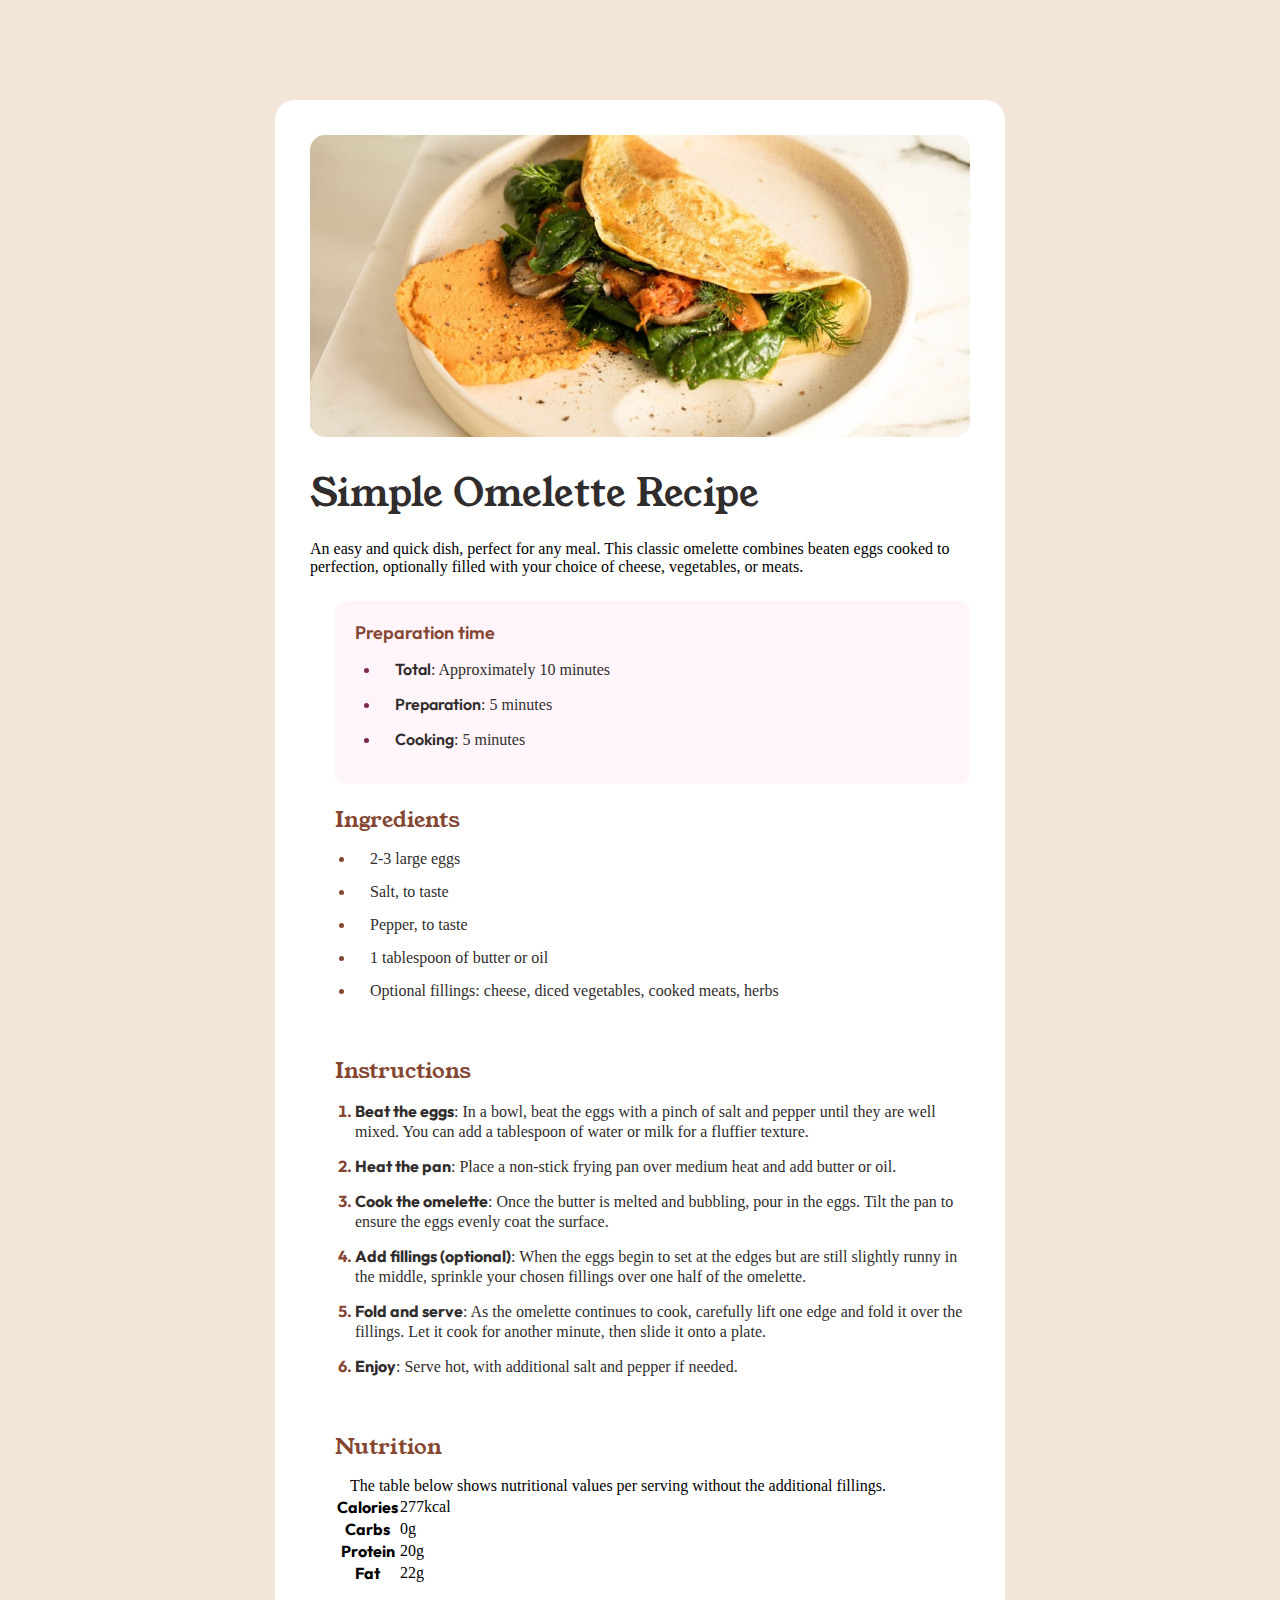
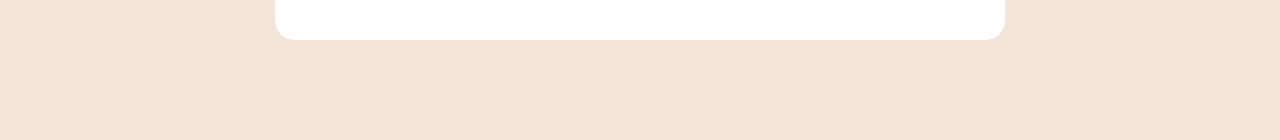
==== index.html @ 3357e749 "Last coded: Instruction Section, Not yet responsive" ====
<!DOCTYPE html>
<html lang="en">
<head>
  <meta charset="UTF-8">
  <meta name="viewport" content="width=device-width, initial-scale=1.0">

  <link rel="icon" type="image/png" sizes="32x32" href="./assets/images/favicon-32x32.png">
  <link rel="stylesheet" href="styles.css">
  <link href="https://fonts.googleapis.com/css2?family=Outfit:wght@400;600;700&family=Young+Serif&display=swap" rel="stylesheet">
  
  <title>Frontend Mentor | Recipe page</title>

  <style>
    .attribution { font-size: 11px; text-align: center; display: none; }
    .attribution a { color: hsl(228, 45%, 44%); }
  </style>
</head>
<body>
  <main>
    <article>
      <figure>
        <img src="assets/images/image-omelette.jpeg" alt="an omelette">
      </figure>

      <h1>Simple Omelette Recipe</h1>

      <p>An easy and quick dish, perfect for any meal. This classic omelette combines beaten eggs cooked to perfection, optionally filled with your choice of cheese, vegetables, or meats.</p>
      
      <!--Preparation-->
      <section class="preparation">
        <h2>Preparation time</h2>

        <ul>
          <li><span>Total</span><span class="time">: Approximately 10 minutes</span></li>
          <li><span>Preparation</span><span class="time">: 5 minutes</span></li>
          <li><span>Cooking</span><span class="time">: 5 minutes</span></li>
        </ul>
      </section>

      <!--Ingredients-->
      <section class="ingredients">
        <h2>Ingredients</h2>

        <ul>
          <li><span>2-3 large eggs</span></li>
          <li><span>Salt, to taste</span></li>
          <li><span>Pepper, to taste</span></li>
          <li><span>1 tablespoon of butter or oil</span></li>
          <li><span>Optional fillings: cheese, diced vegetables, cooked meats, herbs</span></li>
        </ul>
      </section>
      
      <!--Instructions-->
      <section class="instructions">
        <h2>Instructions</h2>

        <ol>
          <li><span>Beat the eggs</span><span class="list-instructions">: In a bowl, beat the eggs with a pinch of salt and pepper until they are well mixed. You can add a tablespoon of water or milk for a fluffier texture.</span></li>
          <li><span>Heat the pan</span><span class="list-instructions">: Place a non-stick frying pan over medium heat and add butter or oil.</span></li>
          <li><span>Cook the omelette</span><span class="list-instructions">: Once the butter is melted and bubbling, pour in the eggs. Tilt the pan to ensure the eggs evenly coat the surface.</span></li>
          <li><span>Add fillings (optional)</span><span class="list-instructions">: When the eggs begin to set at the edges but are still slightly runny in the middle, sprinkle your chosen fillings over one half of the omelette.</span></li>
          <li><span>Fold and serve</span><span class="list-instructions">: As the omelette continues to cook, carefully lift one edge and fold it over the fillings. Let it cook for another minute, then slide it onto a plate.</span></li>
          <li><span>Enjoy</span><span class="list-instructions">: Serve hot, with additional salt and pepper if needed.</span></li>
        </ol>
      </section>
      
      <!--Nutrition-->
      <section class="nutrition">
        <h2>Nutrition</h2>

        <p>The table below shows nutritional values per serving without the additional fillings.</p>

        <table>
          <tr>
            <th>Calories</th>
            <td>277kcal</td>
          </tr>

          <tr>
            <th>Carbs</th>
            <td>0g</td>
          </tr>

          <tr>
            <th>Protein</th>
            <td>20g</td>
          </tr>

          <tr>
            <th>Fat</th>
            <td>22g</td>
          </tr>
        </table>
      </section>

    <div class="attribution">
      Challenge by <a href="https://www.frontendmentor.io?ref=challenge" target="_blank">Frontend Mentor</a>. 
      Coded by <a href="#">Allan Kyle</a>.
    </div>
    </article>
  </main>
</body>
</html>
---- styles.css ----
@font-face {
    font-family: 'Young Serif';
    src: url('assets/fonts/young-serif.woff2') format('woff2');
    font-weight: 400;
}

@font-face {
    font-family: 'Outfit';
    src: url('assets/fonts/outfit.woff2') format('woff2');
    font-weight: 400;
}


:root {
    --white: hsl(0, 0%, 100%);

    --stone-100: hsl(30, 54%, 90%);
    --stone-150: hsl(30, 18%, 87%);
    --stone-600: hsl(30, 10%, 34%);
    --stone-900: hsl(24, 5%, 18%);

    --brown-800:  hsl(14, 45%, 36%);

    --rose-800: hsl(332, 51%, 32%);
    --rose-50: hsl(330, 100%, 98%);

    --font-size-body: 16px;
    --font-weight-600: 600;
    --font-weight-700: 700;
    --font-family-title: 'Young Serif';
    --font-family-body: 'Outfit';
}

* {
    margin: 0;
    padding: 0;
    box-sizing: border-box;
}

h1 {
    font-family: var(--font-family-title);
    font-size: 38px;
    padding: 25px 0 20px;
    color: var(--stone-900);
    font-weight: 400;
}

main {
    height: auto;
    display: grid;
    place-items: center;
    background-color: var(--stone-100);
}

article {
    padding: 35px;
    background-color: var(--white);
    border-radius: 20px;
    max-width: 730px;
    margin: 100px 0;
    font-family: var(--font-family-body);
}

article img {
    width: 100%;
    border-radius: 15px;
}

.preparation {
    padding: 20px;
    margin-top: 25px;
    background-color: var(--rose-50);
    color: var(--rose-800);
    border-radius: 10px;
}

.preparation > h2 {
    font-size: 18px;
    font-family: var(--font-family-body);
    font-weight: var(--font-weight-600);
}

.preparation span {
    font-weight: var(--font-weight-600);
    color: var(--stone-900);
}

.preparation ul {
    color: var(--rose-800);
}

.preparation li {
    text-indent: 15px;
    margin-left: 25px;
}

.preparation li > .time {
    color: var(--stone-900);
    font-weight: 400;
}

h2 {
    font-family: var(--font-family-title);
    font-weight: 400;
    color: var(--brown-800);
    font-size: 22px;
    text-indent: 0;
}

section {
    text-indent: 15px;
    margin-top: 20px;
    margin-left: 25px;
}

.ingredients ul, .instructions ol {
    padding-left: 20px;
}

.ingredients li {
    color: var(--brown-800);
}

.ingredients li > span {
    color: var(--stone-900);
}

.instructions ol li {
    color: var(--brown-800);
    font-weight: var(--font-weight-700);
    text-indent: 0;
}

.instructions li > span {
    color: var(--stone-900);
}

.instructions .list-instructions {
    font-weight: 400;
}

li, p {
    font-family: var(--font-family);
}

p {
    font-size: 16px;
}

h2, li {
    padding-bottom: 15px;
}

section {
    padding-bottom: 20px;
}
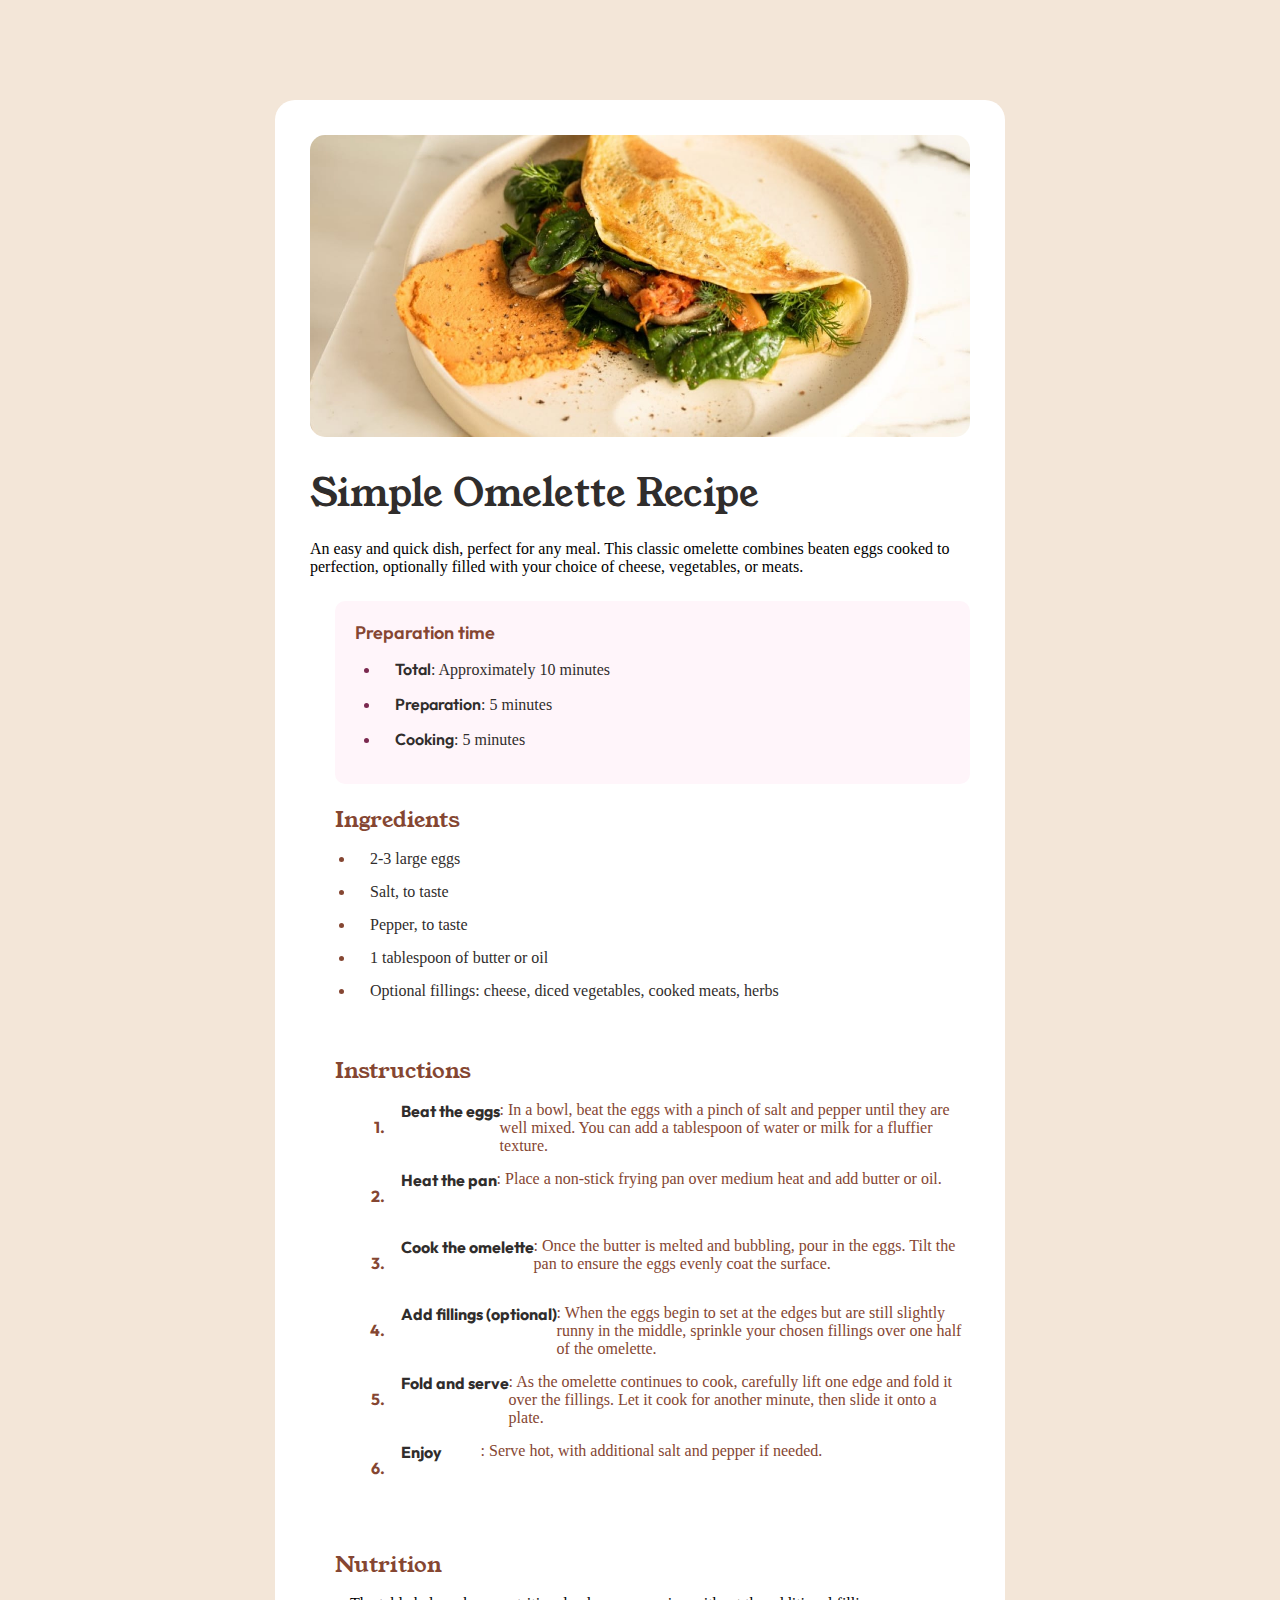
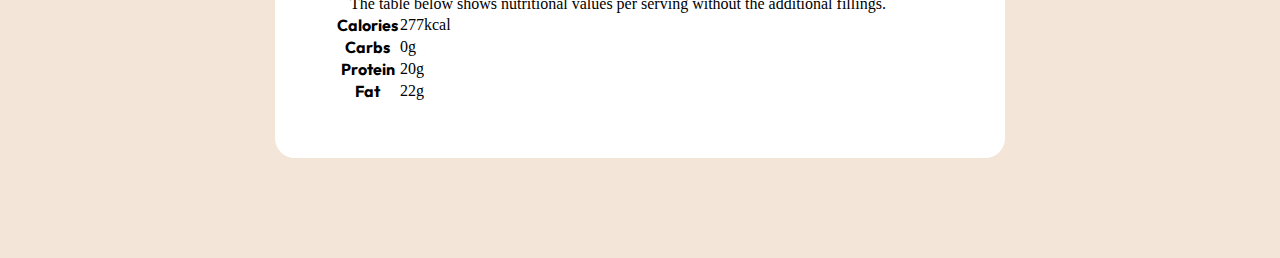
==== commit 1c7cbd39: "An issue with the alignment of Instruction issue" ====
--- a/index.html
+++ b/index.html
@@ -55,12 +55,12 @@
         <h2>Instructions</h2>
 
         <ol>
-          <li><span>Beat the eggs</span><span class="list-instructions">: In a bowl, beat the eggs with a pinch of salt and pepper until they are well mixed. You can add a tablespoon of water or milk for a fluffier texture.</span></li>
-          <li><span>Heat the pan</span><span class="list-instructions">: Place a non-stick frying pan over medium heat and add butter or oil.</span></li>
-          <li><span>Cook the omelette</span><span class="list-instructions">: Once the butter is melted and bubbling, pour in the eggs. Tilt the pan to ensure the eggs evenly coat the surface.</span></li>
-          <li><span>Add fillings (optional)</span><span class="list-instructions">: When the eggs begin to set at the edges but are still slightly runny in the middle, sprinkle your chosen fillings over one half of the omelette.</span></li>
-          <li><span>Fold and serve</span><span class="list-instructions">: As the omelette continues to cook, carefully lift one edge and fold it over the fillings. Let it cook for another minute, then slide it onto a plate.</span></li>
-          <li><span>Enjoy</span><span class="list-instructions">: Serve hot, with additional salt and pepper if needed.</span></li>
+          <li><span class="bold">Beat the eggs</span><span class="list-instructions">: In a bowl, beat the eggs with a pinch of salt and pepper until they are well mixed. You can add a tablespoon of water or milk for a fluffier texture.</span></li>
+          <li><span class="bold">Heat the pan</span><span class="list-instructions">: Place a non-stick frying pan over medium heat and add butter or oil.</span></li>
+          <li><span class="bold">Cook the omelette</span><span class="list-instructions">: Once the butter is melted and bubbling, pour in the eggs. Tilt the pan to ensure the eggs evenly coat the surface.</span></li>
+          <li><span class="bold">Add fillings (optional)</span><span class="list-instructions">: When the eggs begin to set at the edges but are still slightly runny in the middle, sprinkle your chosen fillings over one half of the omelette.</span></li>
+          <li><span class="bold">Fold and serve</span><span class="list-instructions">: As the omelette continues to cook, carefully lift one edge and fold it over the fillings. Let it cook for another minute, then slide it onto a plate.</span></li>
+          <li><span class="bold">Enjoy</span><span class="list-instructions">: Serve hot, with additional salt and pepper if needed.</span></li>
         </ol>
       </section>
       
--- a/styles.css
+++ b/styles.css
@@ -125,14 +125,35 @@
     color: var(--stone-900);
 }
 
-.instructions ol li {
-    color: var(--brown-800);
-    font-weight: var(--font-weight-700);
+.instructions ol {
+    list-style: none;
+    counter-reset: list-counter;
+    padding-left: 0;
     text-indent: 0;
 }
 
-.instructions li > span {
+.instructions ol li {
+    counter-increment: list-counter;
+    display: flex;
+    align-items: flex-start;
+    color: var(--brown-800);
+    font-weight: var(--font-weight-700);
+}
+
+.instructions li::before {
+    content: counter(list-counter) ".";
+    width: 2.1em;
+    text-align: right;
+    margin: 1em;
+    flex-shrink: 0;
+}
+
+.instructions li .bold {
     color: var(--stone-900);
+    white-space: nowrap;
+    display: inline-block;
+    min-width: 80px;
+    flex-shrink: 0;
 }
 
 .instructions .list-instructions {
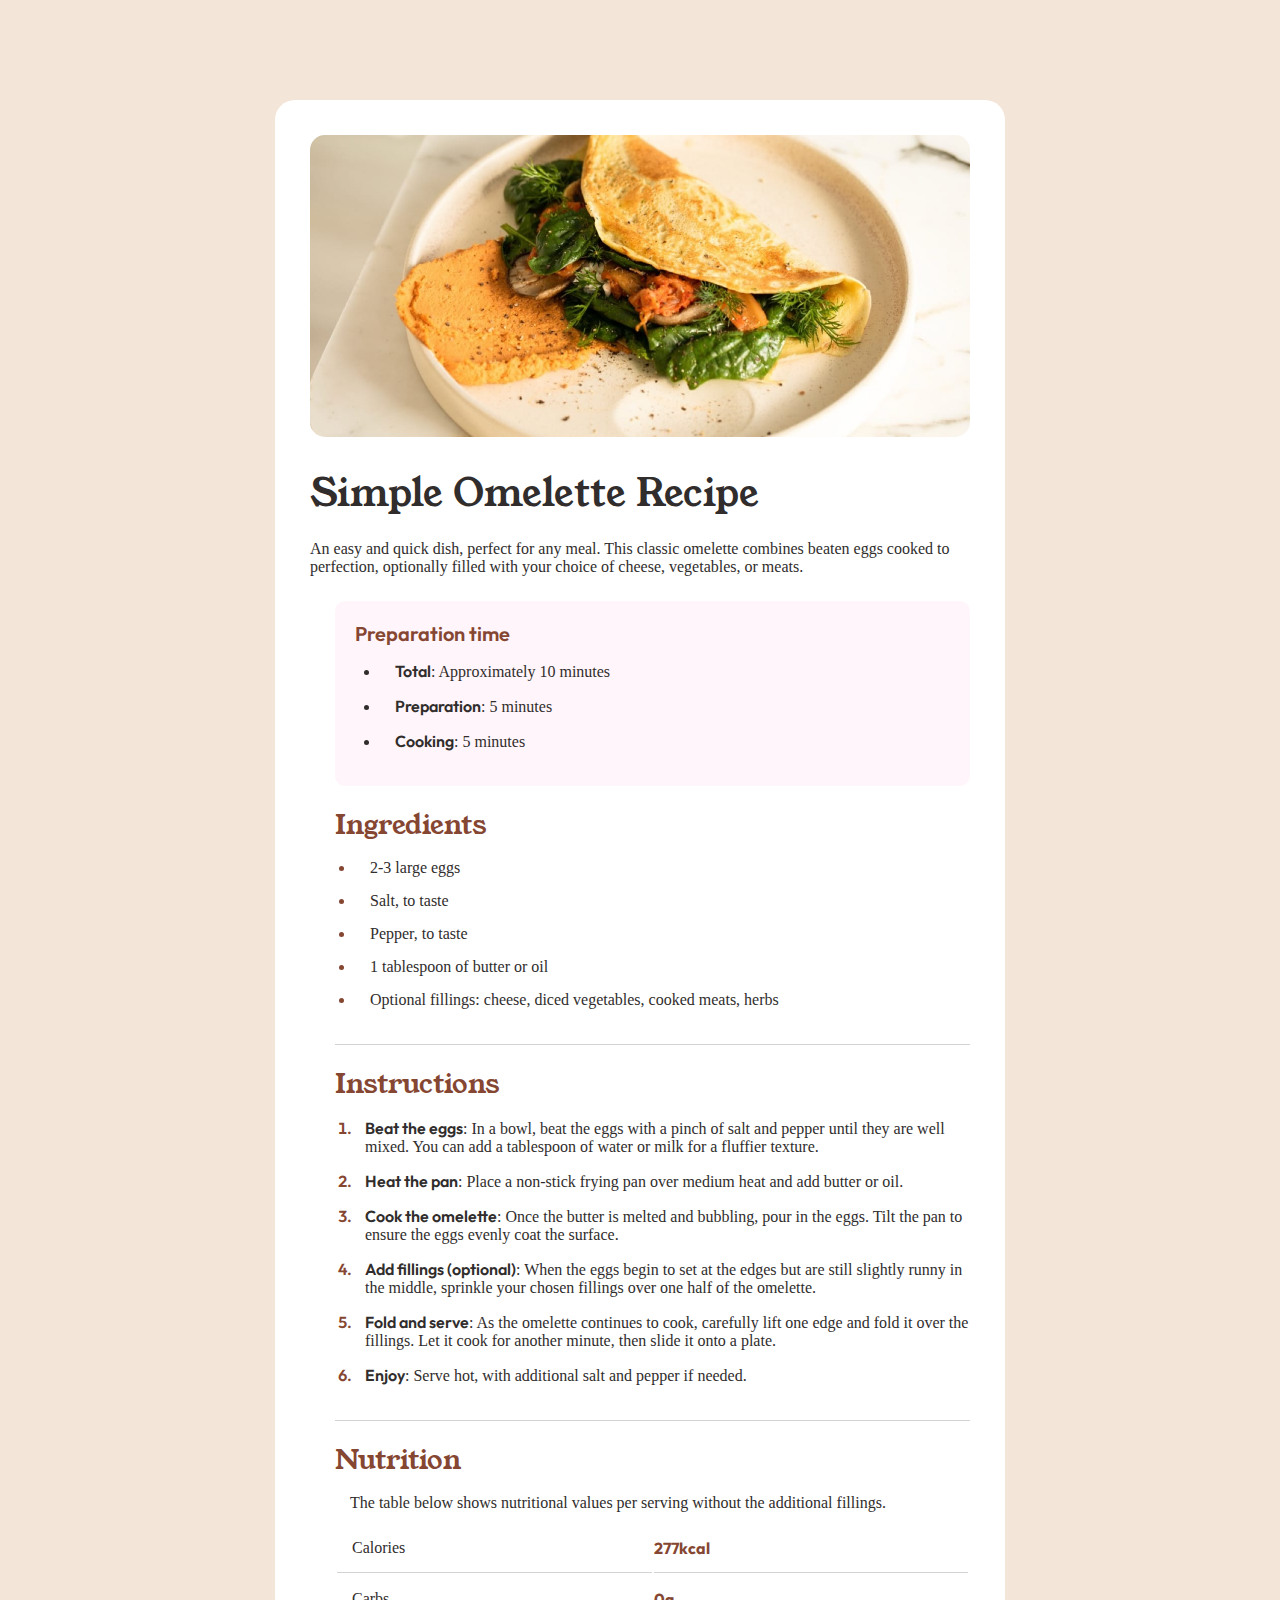
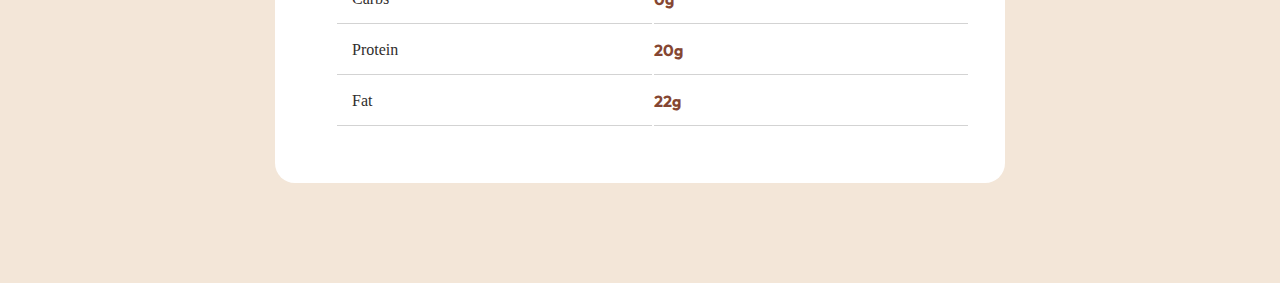
==== commit 54fbd69c: "Page done, Alignment issue of the text within the article" ====
--- a/index.html
+++ b/index.html
@@ -75,7 +75,7 @@
             <th>Calories</th>
             <td>277kcal</td>
           </tr>
-
+          
           <tr>
             <th>Carbs</th>
             <td>0g</td>
--- a/styles.css
+++ b/styles.css
@@ -45,6 +45,21 @@
     font-weight: 400;
 }
 
+li, p {
+    font-family: var(--font-family);
+    color: var(--stone-900);
+    font-size: 16px;
+}
+
+h2, li {
+    padding-bottom: 15px;
+}
+
+section {
+    padding-bottom: 20px;
+    border-bottom: 1px solid lightgray;
+}
+
 main {
     height: auto;
     display: grid;
@@ -72,10 +87,11 @@
     background-color: var(--rose-50);
     color: var(--rose-800);
     border-radius: 10px;
+    border: none;
 }
 
 .preparation > h2 {
-    font-size: 18px;
+    font-size: 20px;
     font-family: var(--font-family-body);
     font-weight: var(--font-weight-600);
 }
@@ -103,7 +119,7 @@
     font-family: var(--font-family-title);
     font-weight: 400;
     color: var(--brown-800);
-    font-size: 22px;
+    font-size: 27px;
     text-indent: 0;
 }
 
@@ -125,53 +141,42 @@
     color: var(--stone-900);
 }
 
-.instructions ol {
-    list-style: none;
-    counter-reset: list-counter;
-    padding-left: 0;
+.instructions ol li {
     text-indent: 0;
+    padding-left: 10px;
 }
 
-.instructions ol li {
-    counter-increment: list-counter;
-    display: flex;
-    align-items: flex-start;
+.instructions ol li::marker {
     color: var(--brown-800);
-    font-weight: var(--font-weight-700);
+    font-weight: var(--font-weight-600);
 }
 
-.instructions li::before {
-    content: counter(list-counter) ".";
-    width: 2.1em;
-    text-align: right;
-    margin: 1em;
-    flex-shrink: 0;
+.instructions ol li .bold {
+    font-weight: var(--font-weight-600);
 }
 
-.instructions li .bold {
-    color: var(--stone-900);
-    white-space: nowrap;
-    display: inline-block;
-    min-width: 80px;
-    flex-shrink: 0;
+.nutrition {
+    border: none;
 }
 
-.instructions .list-instructions {
-    font-weight: 400;
+.nutrition table {
+    width: 100%;
+    margin-top: 10px;
+    table-layout: fixed;
 }
 
-li, p {
-    font-family: var(--font-family);
+.nutrition th, td {
+    border-bottom: 1px solid lightgray;
 }
 
-p {
-    font-size: 16px;
+.nutrition th {
+    padding: 15px;
+    text-align: left;
+    font-weight: 400;
+    color: var(--stone-900);
 }
 
-h2, li {
-    padding-bottom: 15px;
-}
-
-section {
-    padding-bottom: 20px;
+.nutrition td {
+    font-weight: var(--font-weight-700);
+    color: var(--brown-800);
 }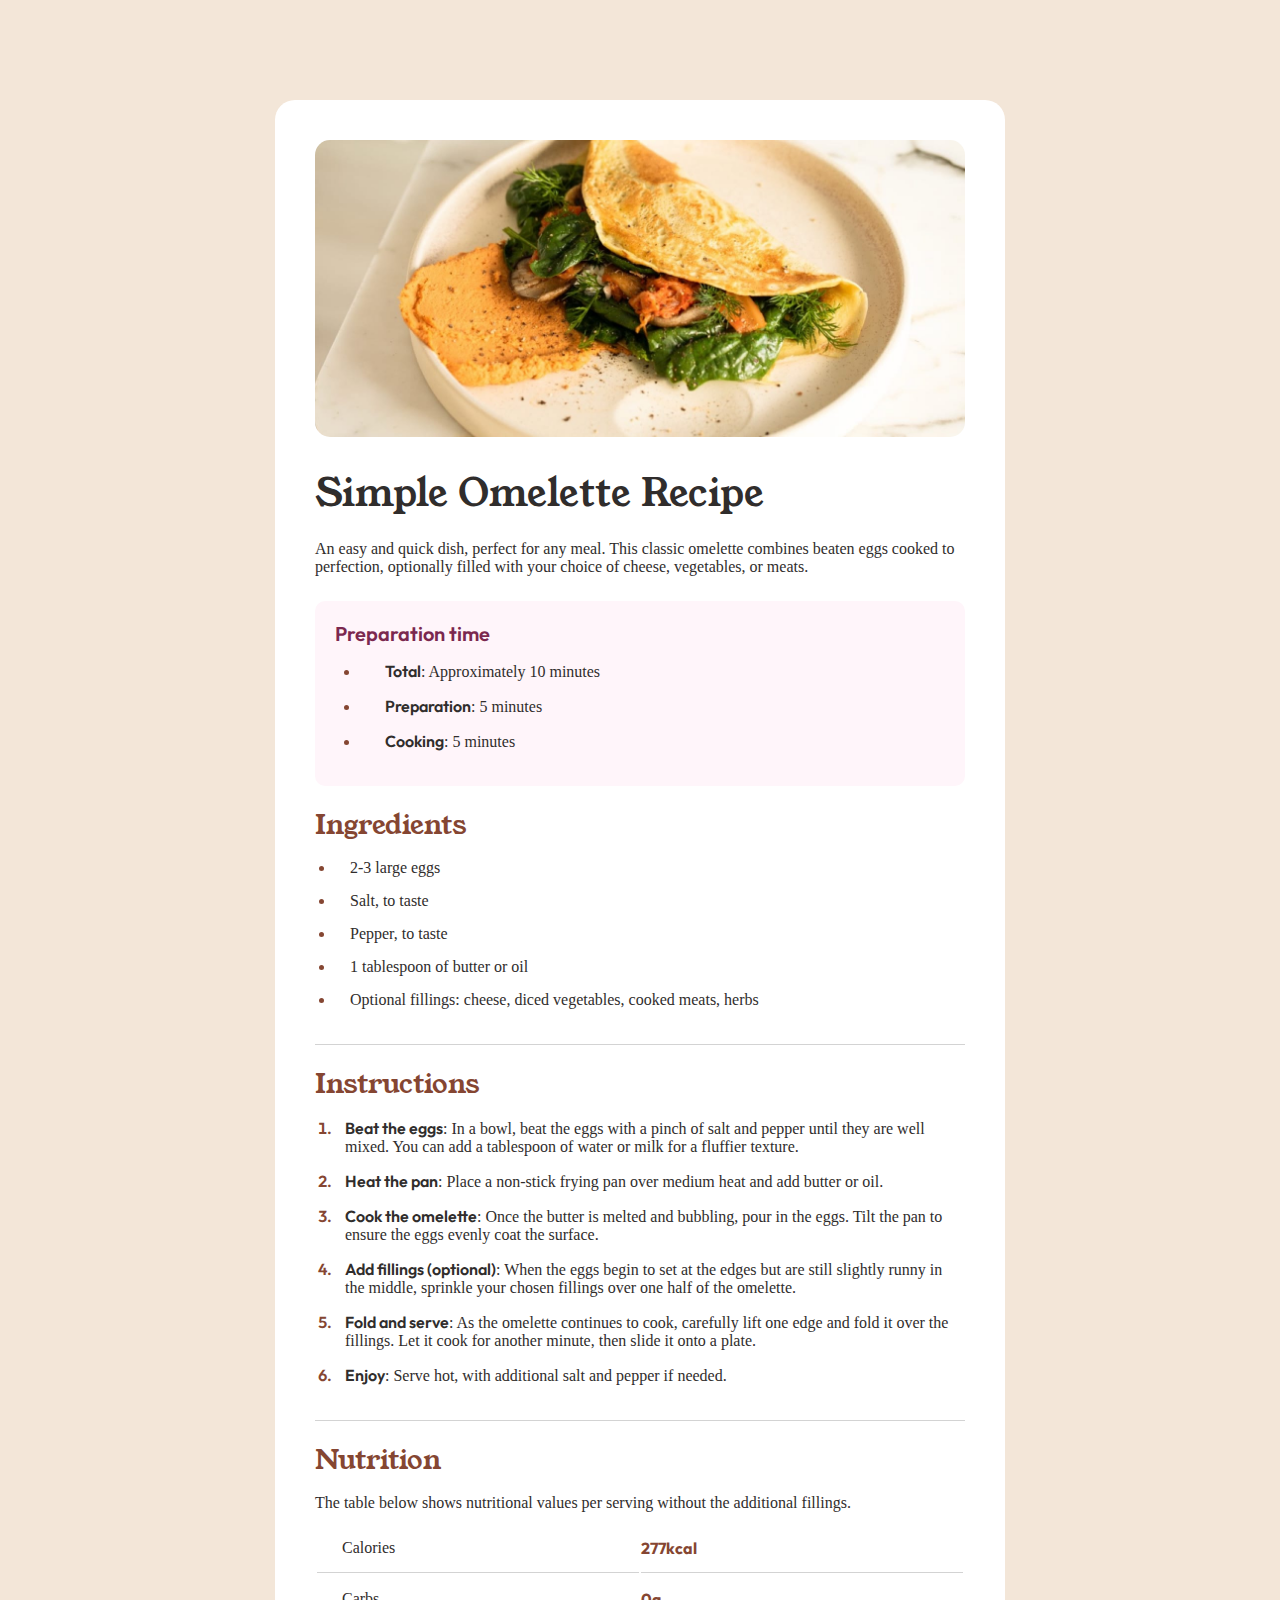
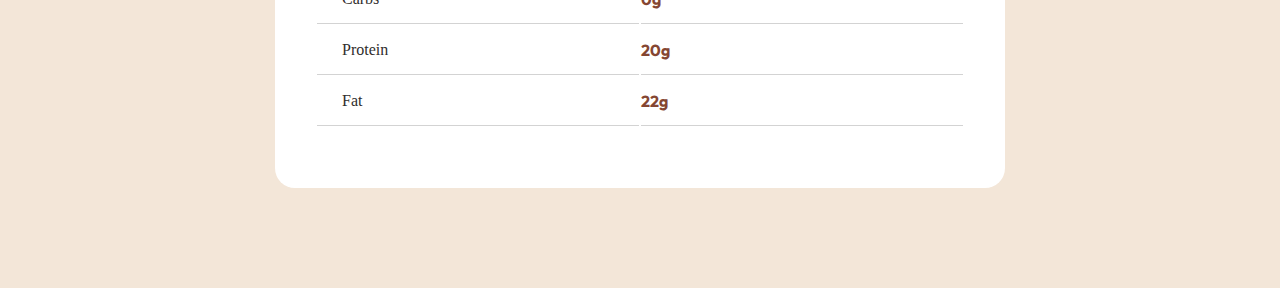
==== commit b18e07c5: "Recipe Page, Done" ====
--- a/index.html
+++ b/index.html
@@ -17,6 +17,9 @@
 </head>
 <body>
   <main>
+    <figure class="img-small-screen">
+      <img src="assets/images/image-omelette.jpeg" alt="an omelette">
+    </figure>
     <article>
       <figure>
         <img src="assets/images/image-omelette.jpeg" alt="an omelette">
--- a/styles.css
+++ b/styles.css
@@ -9,7 +9,6 @@
     src: url('assets/fonts/outfit.woff2') format('woff2');
     font-weight: 400;
 }
-
 
 :root {
     --white: hsl(0, 0%, 100%);
@@ -46,7 +45,7 @@
 }
 
 li, p {
-    font-family: var(--font-family);
+    font-family: var(--font-family-body);
     color: var(--stone-900);
     font-size: 16px;
 }
@@ -58,6 +57,8 @@
 section {
     padding-bottom: 20px;
     border-bottom: 1px solid lightgray;
+    text-indent: 15px;
+    margin-top: 20px;
 }
 
 main {
@@ -68,7 +69,7 @@
 }
 
 article {
-    padding: 35px;
+    padding: 40px;
     background-color: var(--white);
     border-radius: 20px;
     max-width: 730px;
@@ -94,6 +95,7 @@
     font-size: 20px;
     font-family: var(--font-family-body);
     font-weight: var(--font-weight-600);
+    color: var(--rose-800);
 }
 
 .preparation span {
@@ -103,11 +105,12 @@
 
 .preparation ul {
     color: var(--rose-800);
+    padding-left: 25px;
 }
 
 .preparation li {
-    text-indent: 15px;
-    margin-left: 25px;
+    padding-left: 10px;
+    color: var(--brown-800);
 }
 
 .preparation li > .time {
@@ -121,12 +124,6 @@
     color: var(--brown-800);
     font-size: 27px;
     text-indent: 0;
-}
-
-section {
-    text-indent: 15px;
-    margin-top: 20px;
-    margin-left: 25px;
 }
 
 .ingredients ul, .instructions ol {
@@ -157,6 +154,10 @@
 
 .nutrition {
     border: none;
+}
+
+.nutrition p {
+    text-indent: 0;
 }
 
 .nutrition table {
@@ -170,7 +171,7 @@
 }
 
 .nutrition th {
-    padding: 15px;
+    padding: 15px 25px;
     text-align: left;
     font-weight: 400;
     color: var(--stone-900);
@@ -179,4 +180,39 @@
 .nutrition td {
     font-weight: var(--font-weight-700);
     color: var(--brown-800);
+}
+
+.img-small-screen {
+    display: none;
+}
+
+@media (max-width: 376px) {
+    h1 {
+        font-size: 35px;
+        padding-top: 0;
+    }
+
+    main .img-small-screen {
+        display: block;
+        width: 375px;
+        border-radius: 0;
+    }
+
+    .img-small-screen img {
+        width: 100%;
+    }
+
+    article img {
+        display: none;
+    }
+
+    article {
+        margin: 0;
+    }
+
+    article {
+        margin: 0;
+        border-radius: 0;
+        padding: 30px;
+    }
 }